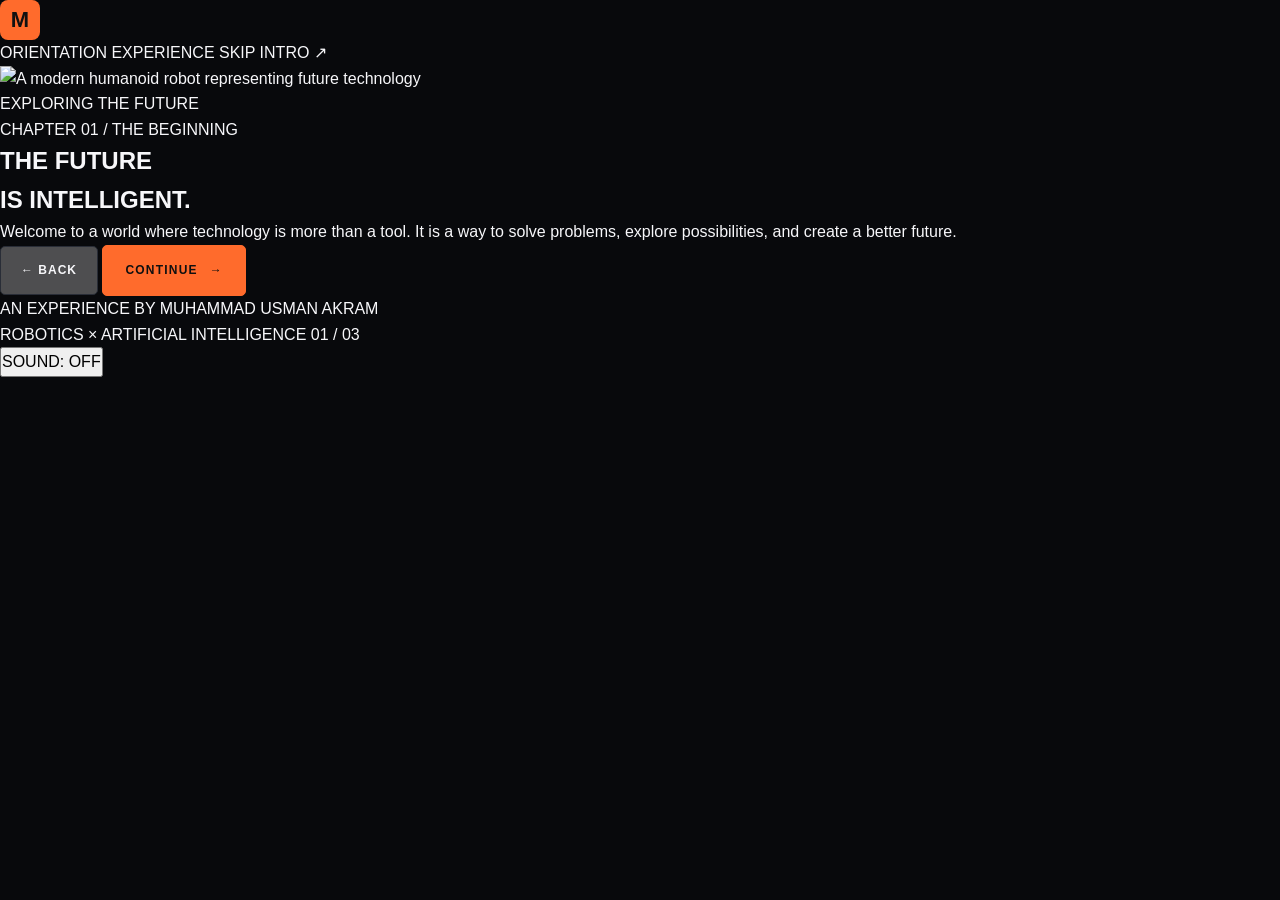
==== intro.html @ 2ad1e53b "Create intro.html" ====
<!DOCTYPE html>
<html lang="en">
<head>
  <meta charset="UTF-8">
  <meta name="viewport" content="width=device-width, initial-scale=1.0">

  <title>Your Journey Begins | Robotics & AI</title>

  <link rel="stylesheet" href="css/shared.css">
  <link rel="stylesheet" href="css/intro.css">
</head>

<body class="intro-body">

  <main class="intro-page">

    <header class="intro-header">
      <a class="intro-brand" href="index.html">
        <span class="brand-symbol">M</span>
        <span>ORIENTATION EXPERIENCE</span>
      </a>

      <a class="skip-link" href="orientation.html">
        SKIP INTRO ↗
      </a>
    </header>

    <section class="intro-stage">

      <div class="intro-visual">
        <div class="visual-ring ring-one"></div>
        <div class="visual-ring ring-two"></div>

        <img
          id="introImage"
          src="https://images.unsplash.com/photo-1485827404703-89b55fcc595e?auto=format&fit=crop&w=1200&q=85"
          alt="A modern humanoid robot representing future technology"
        >

        <div class="visual-caption">
          <span class="status-dot"></span>
          EXPLORING THE FUTURE
        </div>
      </div>

      <div class="intro-copy">

        <p class="eyebrow" id="introEyebrow">
          CHAPTER 01 / THE BEGINNING
        </p>

        <h1 id="introTitle">
          THE FUTURE<br>
          IS <span>INTELLIGENT.</span>
        </h1>

        <p id="introDescription">
          Welcome to a world where technology is more than a tool.
          It is a way to solve problems, explore possibilities,
          and create a better future.
        </p>

        <div class="intro-progress" aria-label="Introduction progress">
          <span class="progress-line active"></span>
          <span class="progress-line"></span>
          <span class="progress-line"></span>
        </div>

        <div class="intro-controls">
          <button
            class="button-outline"
            id="backButton"
            type="button"
            disabled
          >
            ← BACK
          </button>

          <button
            class="button-primary"
            id="nextButton"
            type="button"
          >
            CONTINUE <span>→</span>
          </button>
        </div>

        <p class="intro-credit">
          AN EXPERIENCE BY MUHAMMAD USMAN AKRAM
        </p>

      </div>

    </section>

    <footer class="intro-footer">
      <span>ROBOTICS × ARTIFICIAL INTELLIGENCE</span>
      <span id="slideCounter">01 / 03</span>
    </footer>

  </main>

  <audio id="introAudio" preload="none" loop>
    <source src="assets/sound.mp3" type="audio/mpeg">
  </audio>

  <button
    id="soundToggle"
    class="sound-toggle"
    type="button"
    aria-pressed="false"
  >
    SOUND: OFF
  </button>

  <script src="js/intro.js"></script>

</body>
</html>
---- css/shared.css ----
:root {
  --bg: #08090c;
  --bg-soft: #0d1119;
  --card: #121722;
  --orange: #ff6b2c;
  --cyan: #53e4f5;
  --white: #f7f7fa;
  --muted: #a5a8b3;
  --border: #292d37;
  --max-width: 1200px;
}

* {
  margin: 0;
  padding: 0;
  box-sizing: border-box;
  scroll-behavior: smooth;
}

html {
  scroll-padding-top: 90px;
}

body {
  background: var(--bg);
  color: var(--white);
  font-family: Arial, Helvetica, sans-serif;
  line-height: 1.6;
  overflow-x: hidden;
}

a {
  color: inherit;
  text-decoration: none;
}

button,
a {
  -webkit-tap-highlight-color: transparent;
}

button {
  font: inherit;
}

img {
  display: block;
  max-width: 100%;
}

.container {
  width: min(100% - 40px, var(--max-width));
  margin-inline: auto;
}

.section {
  padding: 100px 0;
}

.section-label {
  display: inline-flex;
  align-items: center;
  gap: 10px;
  color: var(--orange);
  font-size: 12px;
  font-weight: 800;
  letter-spacing: 3px;
  text-transform: uppercase;
}

.section-label::before {
  content: "";
  width: 24px;
  height: 2px;
  background: var(--orange);
}

.section-title {
  margin-top: 18px;
  font-size: clamp(32px, 5vw, 56px);
  line-height: 1.08;
  letter-spacing: -2px;
}

.section-description {
  max-width: 650px;
  margin-top: 18px;
  color: var(--muted);
  font-size: 16px;
}

.accent {
  color: var(--orange);
}

.cyan {
  color: var(--cyan);
}

.card {
  background: linear-gradient(
    145deg,
    rgba(24, 30, 43, 0.96),
    rgba(12, 15, 22, 0.98)
  );
  border: 1px solid var(--border);
  border-radius: 18px;
}

.button-primary {
  display: inline-flex;
  align-items: center;
  justify-content: center;
  gap: 12px;
  padding: 15px 22px;
  background: var(--orange);
  color: #101010;
  border: 1px solid var(--orange);
  border-radius: 5px;
  font-size: 12px;
  font-weight: 900;
  letter-spacing: 1.2px;
  transition: 0.25s ease;
}

.button-primary:hover {
  background: transparent;
  color: var(--orange);
  transform: translateY(-2px);
}

.button-outline {
  display: inline-flex;
  align-items: center;
  justify-content: center;
  gap: 10px;
  padding: 14px 20px;
  border: 1px solid var(--border);
  border-radius: 5px;
  color: var(--white);
  font-size: 12px;
  font-weight: 800;
  letter-spacing: 1px;
  transition: 0.25s ease;
}

.button-outline:hover {
  border-color: var(--cyan);
  color: var(--cyan);
}

.site-header {
  position: sticky;
  top: 0;
  z-index: 100;
  background: rgba(8, 9, 12, 0.92);
  border-bottom: 1px solid rgba(255, 255, 255, 0.08);
  backdrop-filter: blur(18px);
}

.header-inner {
  min-height: 76px;
  display: flex;
  align-items: center;
  justify-content: space-between;
  gap: 24px;
}

.site-brand {
  display: flex;
  align-items: center;
  gap: 12px;
  font-size: 12px;
  font-weight: 900;
  letter-spacing: 1px;
}

.brand-symbol {
  display: grid;
  place-items: center;
  width: 40px;
  height: 40px;
  background: var(--orange);
  color: #111;
  border-radius: 8px;
  font-size: 22px;
  font-weight: 900;
}

.site-brand small {
  display: block;
  color: var(--muted);
  font-size: 9px;
  letter-spacing: 2px;
}

.site-nav {
  display: flex;
  align-items: center;
  gap: 25px;
}

.site-nav a {
  color: var(--muted);
  font-size: 12px;
  transition: color 0.2s;
}

.site-nav a:hover,
.site-nav a.active {
  color: var(--orange);
}

.menu-toggle {
  display: none;
  padding: 8px 12px;
  color: var(--white);
  background: transparent;
  border: 1px solid var(--border);
  border-radius: 5px;
  cursor: pointer;
}

.site-footer {
  padding: 30px 0;
  border-top: 1px solid var(--border);
  color: var(--muted);
  font-size: 12px;
}

.footer-inner {
  display: flex;
  justify-content: space-between;
  align-items: center;
  gap: 20px;
}

.reveal {
  opacity: 0;
  transform: translateY(24px);
  transition: opacity 0.7s ease, transform 0.7s ease;
}

.reveal.visible {
  opacity: 1;
  transform: translateY(0);
}

@media (max-width: 850px) {
  .site-nav {
    gap: 15px;
  }

  .section {
    padding: 75px 0;
  }
}

@media (max-width: 650px) {
  .container {
    width: min(100% - 30px, var(--max-width));
  }

  .header-inner {
    min-height: 68px;
  }

  .menu-toggle {
    display: block;
  }

  .site-nav {
    display: none;
    position: absolute;
    top: 68px;
    left: 0;
    right: 0;
    padding: 22px;
    background: #0b0d12;
    border-bottom: 1px solid var(--border);
    flex-direction: column;
    align-items: flex-start;
  }

  .site-nav.open {
    display: flex;
  }

  .section-title {
    letter-spacing: -1px;
  }

  .footer-inner {
    flex-direction: column;
    align-items: flex-start;
  }
}

@media (prefers-reduced-motion: reduce) {
  *,
  *::before,
  *::after {
    scroll-behavior: auto !important;
    animation-duration: 0.01ms !important;
    transition-duration: 0.01ms !important;
  }

  .reveal {
    opacity: 1;
    transform: none;
  }
}
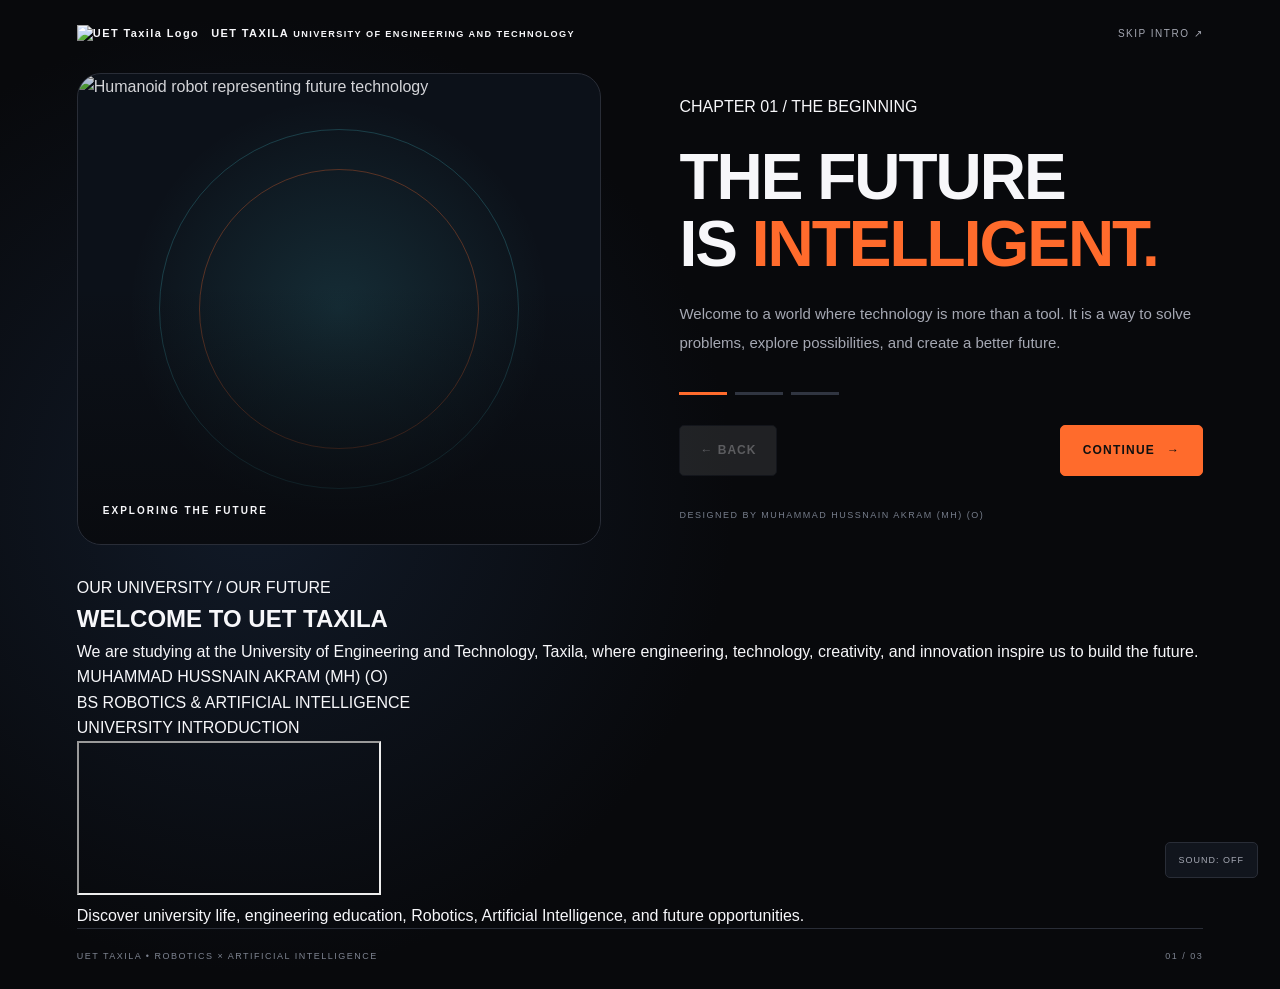
==== commit 57a5ffda: "Update intro.html" ====
--- a/intro.html
+++ b/intro.html
@@ -1,10 +1,16 @@
+
 <!DOCTYPE html>
 <html lang="en">
 <head>
   <meta charset="UTF-8">
   <meta name="viewport" content="width=device-width, initial-scale=1.0">
 
-  <title>Your Journey Begins | Robotics & AI</title>
+  <title>UET Taxila | Robotics & AI Introduction</title>
+
+  <meta
+    name="description"
+    content="Introduction to UET Taxila, Robotics and Artificial Intelligence."
+  >
 
   <link rel="stylesheet" href="css/shared.css">
   <link rel="stylesheet" href="css/intro.css">
@@ -14,10 +20,21 @@
 
   <main class="intro-page">
 
+    <!-- HEADER -->
     <header class="intro-header">
       <a class="intro-brand" href="index.html">
-        <span class="brand-symbol">M</span>
-        <span>ORIENTATION EXPERIENCE</span>
+
+        <img
+          class="uet-logo"
+          src="assets/uet-logo.png"
+          alt="UET Taxila Logo"
+        >
+
+        <span>
+          UET TAXILA
+          <small>UNIVERSITY OF ENGINEERING AND TECHNOLOGY</small>
+        </span>
+
       </a>
 
       <a class="skip-link" href="orientation.html">
@@ -25,22 +42,25 @@
       </a>
     </header>
 
+    <!-- INTRODUCTION SLIDES -->
     <section class="intro-stage">
 
       <div class="intro-visual">
+
         <div class="visual-ring ring-one"></div>
         <div class="visual-ring ring-two"></div>
 
         <img
           id="introImage"
           src="https://images.unsplash.com/photo-1485827404703-89b55fcc595e?auto=format&fit=crop&w=1200&q=85"
-          alt="A modern humanoid robot representing future technology"
+          alt="Humanoid robot representing future technology"
         >
 
         <div class="visual-caption">
           <span class="status-dot"></span>
           EXPLORING THE FUTURE
         </div>
+
       </div>
 
       <div class="intro-copy">
@@ -67,6 +87,7 @@
         </div>
 
         <div class="intro-controls">
+
           <button
             class="button-outline"
             id="backButton"
@@ -83,23 +104,84 @@
           >
             CONTINUE <span>→</span>
           </button>
+
         </div>
 
         <p class="intro-credit">
-          AN EXPERIENCE BY MUHAMMAD USMAN AKRAM
+          DESIGNED BY MUHAMMAD HUSSNAIN AKRAM (MH) (O)
         </p>
 
       </div>
 
     </section>
 
+    <!-- UET TAXILA INTRODUCTION -->
+    <section class="uet-introduction">
+
+      <div class="uet-intro-heading">
+
+        <p class="eyebrow">OUR UNIVERSITY / OUR FUTURE</p>
+
+        <h2>
+          WELCOME TO
+          <span>UET TAXILA</span>
+        </h2>
+
+        <p>
+          We are studying at the University of Engineering and
+          Technology, Taxila, where engineering, technology,
+          creativity, and innovation inspire us to build the future.
+        </p>
+
+        <p class="student-name">
+          MUHAMMAD HUSSNAIN AKRAM (MH) (O)
+        </p>
+
+        <p class="degree-name">
+          BS ROBOTICS & ARTIFICIAL INTELLIGENCE
+        </p>
+
+      </div>
+
+      <!-- UNIVERSITY VIDEO -->
+      <div class="uet-video-container">
+
+        <div class="video-heading">
+          <span class="status-dot"></span>
+          UNIVERSITY INTRODUCTION
+        </div>
+
+        <div class="uet-video">
+
+          <iframe
+            src="https://www.youtube-nocookie.com/embed/p1oOwjhCS9U"
+            title="UET Taxila University Introduction"
+            loading="lazy"
+            referrerpolicy="strict-origin-when-cross-origin"
+            allow="accelerometer; autoplay; clipboard-write; encrypted-media; gyroscope; picture-in-picture; web-share"
+            allowfullscreen>
+          </iframe>
+
+        </div>
+
+        <p class="video-note">
+          Discover university life, engineering education,
+          Robotics, Artificial Intelligence, and future opportunities.
+        </p>
+
+      </div>
+
+    </section>
+
+    <!-- FOOTER -->
     <footer class="intro-footer">
-      <span>ROBOTICS × ARTIFICIAL INTELLIGENCE</span>
+      <span>UET TAXILA • ROBOTICS × ARTIFICIAL INTELLIGENCE</span>
       <span id="slideCounter">01 / 03</span>
     </footer>
 
   </main>
 
+  <!-- OPTIONAL AUDIO -->
   <audio id="introAudio" preload="none" loop>
     <source src="assets/sound.mp3" type="audio/mpeg">
   </audio>
--- a/css/intro.css
+++ b/css/intro.css
@@ -0,0 +1,289 @@
+.intro-body {
+  min-height: 100vh;
+  background:
+    radial-gradient(circle at 20% 50%, #111a28 0, transparent 42%),
+    var(--bg);
+}
+
+.intro-page {
+  display: flex;
+  flex-direction: column;
+  min-height: 100svh;
+  padding: 25px 6%;
+}
+
+.intro-header,
+.intro-footer {
+  display: flex;
+  align-items: center;
+  justify-content: space-between;
+  gap: 20px;
+}
+
+.intro-brand {
+  display: flex;
+  align-items: center;
+  gap: 12px;
+  font-size: 11px;
+  font-weight: 900;
+  letter-spacing: 1.4px;
+}
+
+.skip-link {
+  color: var(--muted);
+  font-size: 10px;
+  letter-spacing: 1.5px;
+  transition: color 0.2s;
+}
+
+.skip-link:hover {
+  color: var(--orange);
+}
+
+.intro-stage {
+  flex: 1;
+  display: grid;
+  grid-template-columns: 1fr 1fr;
+  align-items: center;
+  gap: 7%;
+  width: min(100%, 1250px);
+  margin: 30px auto;
+}
+
+.intro-visual {
+  position: relative;
+  display: grid;
+  place-items: center;
+  min-height: 470px;
+  overflow: hidden;
+  border: 1px solid var(--border);
+  border-radius: 24px;
+  background:
+    radial-gradient(circle, rgba(83, 228, 245, 0.13), transparent 60%),
+    #0c1119;
+}
+
+.intro-visual img {
+  position: relative;
+  z-index: 2;
+  width: 100%;
+  height: 470px;
+  object-fit: cover;
+  opacity: 0.85;
+  mask-image: linear-gradient(to bottom, black 70%, transparent);
+  transition: opacity 0.3s;
+}
+
+.intro-visual::after {
+  content: "";
+  position: absolute;
+  inset: 0;
+  z-index: 3;
+  pointer-events: none;
+  background: linear-gradient(
+    0deg,
+    rgba(8, 9, 12, 0.75),
+    transparent 55%
+  );
+}
+
+.visual-ring {
+  position: absolute;
+  z-index: 1;
+  width: 360px;
+  height: 360px;
+  border: 1px solid rgba(83, 228, 245, 0.2);
+  border-radius: 50%;
+  animation: rotateRing 20s linear infinite;
+}
+
+.ring-two {
+  width: 280px;
+  height: 280px;
+  border-color: rgba(255, 107, 44, 0.3);
+  animation-direction: reverse;
+}
+
+.visual-caption {
+  position: absolute;
+  z-index: 4;
+  bottom: 25px;
+  left: 25px;
+  color: var(--white);
+  font-size: 10px;
+  font-weight: 800;
+  letter-spacing: 2px;
+}
+
+.intro-copy {
+  animation: introFade 0.5s ease;
+}
+
+.intro-copy .eyebrow {
+  margin-bottom: 24px;
+}
+
+.intro-copy h1 {
+  font-size: clamp(38px, 5vw, 65px);
+  line-height: 1.05;
+  letter-spacing: -2px;
+}
+
+.intro-copy h1 span {
+  color: var(--orange);
+}
+
+.intro-copy > p:not(.eyebrow):not(.intro-credit) {
+  margin-top: 22px;
+  color: var(--muted);
+  font-size: 15px;
+  line-height: 1.9;
+}
+
+.intro-progress {
+  display: flex;
+  gap: 8px;
+  margin-top: 35px;
+}
+
+.progress-line {
+  width: 48px;
+  height: 3px;
+  background: #303541;
+  transition: background 0.3s;
+}
+
+.progress-line.active {
+  background: var(--orange);
+}
+
+.intro-controls {
+  display: flex;
+  justify-content: space-between;
+  gap: 15px;
+  margin-top: 30px;
+}
+
+.intro-controls button {
+  cursor: pointer;
+}
+
+.intro-controls button:disabled {
+  opacity: 0.35;
+  cursor: not-allowed;
+}
+
+.intro-credit {
+  margin-top: 32px;
+  color: #777e8c;
+  font-size: 9px;
+  letter-spacing: 1.5px;
+}
+
+.intro-footer {
+  padding-top: 20px;
+  border-top: 1px solid var(--border);
+  color: #7e8491;
+  font-size: 9px;
+  letter-spacing: 1.5px;
+}
+
+.sound-toggle {
+  position: fixed;
+  right: 22px;
+  bottom: 22px;
+  z-index: 10;
+  padding: 10px 13px;
+  color: var(--muted);
+  background: #11151d;
+  border: 1px solid var(--border);
+  border-radius: 5px;
+  font-size: 9px;
+  letter-spacing: 1px;
+  cursor: pointer;
+}
+
+.sound-toggle:hover {
+  color: var(--cyan);
+  border-color: var(--cyan);
+}
+
+@keyframes rotateRing {
+  to { transform: rotate(360deg); }
+}
+
+@keyframes introFade {
+  from {
+    opacity: 0;
+    transform: translateY(12px);
+  }
+  to {
+    opacity: 1;
+    transform: translateY(0);
+  }
+}
+
+@media (max-width: 850px) {
+  .intro-stage {
+    grid-template-columns: 1fr;
+    gap: 35px;
+    max-width: 650px;
+  }
+
+  .intro-visual {
+    min-height: 350px;
+  }
+
+  .intro-visual img {
+    height: 350px;
+  }
+
+  .intro-copy h1 {
+    font-size: clamp(36px, 8vw, 56px);
+  }
+}
+
+@media (max-width: 550px) {
+  .intro-page {
+    padding: 20px;
+  }
+
+  .intro-brand {
+    font-size: 9px;
+  }
+
+  .intro-visual {
+    min-height: 270px;
+  }
+
+  .intro-visual img {
+    height: 270px;
+  }
+
+  .visual-ring {
+    width: 240px;
+    height: 240px;
+  }
+
+  .ring-two {
+    width: 190px;
+    height: 190px;
+  }
+
+  .intro-controls {
+    flex-wrap: wrap;
+  }
+
+  .intro-controls button {
+    padding: 12px;
+  }
+
+  .intro-footer {
+    font-size: 8px;
+  }
+
+  .sound-toggle {
+    right: 12px;
+    bottom: 12px;
+  }
+}
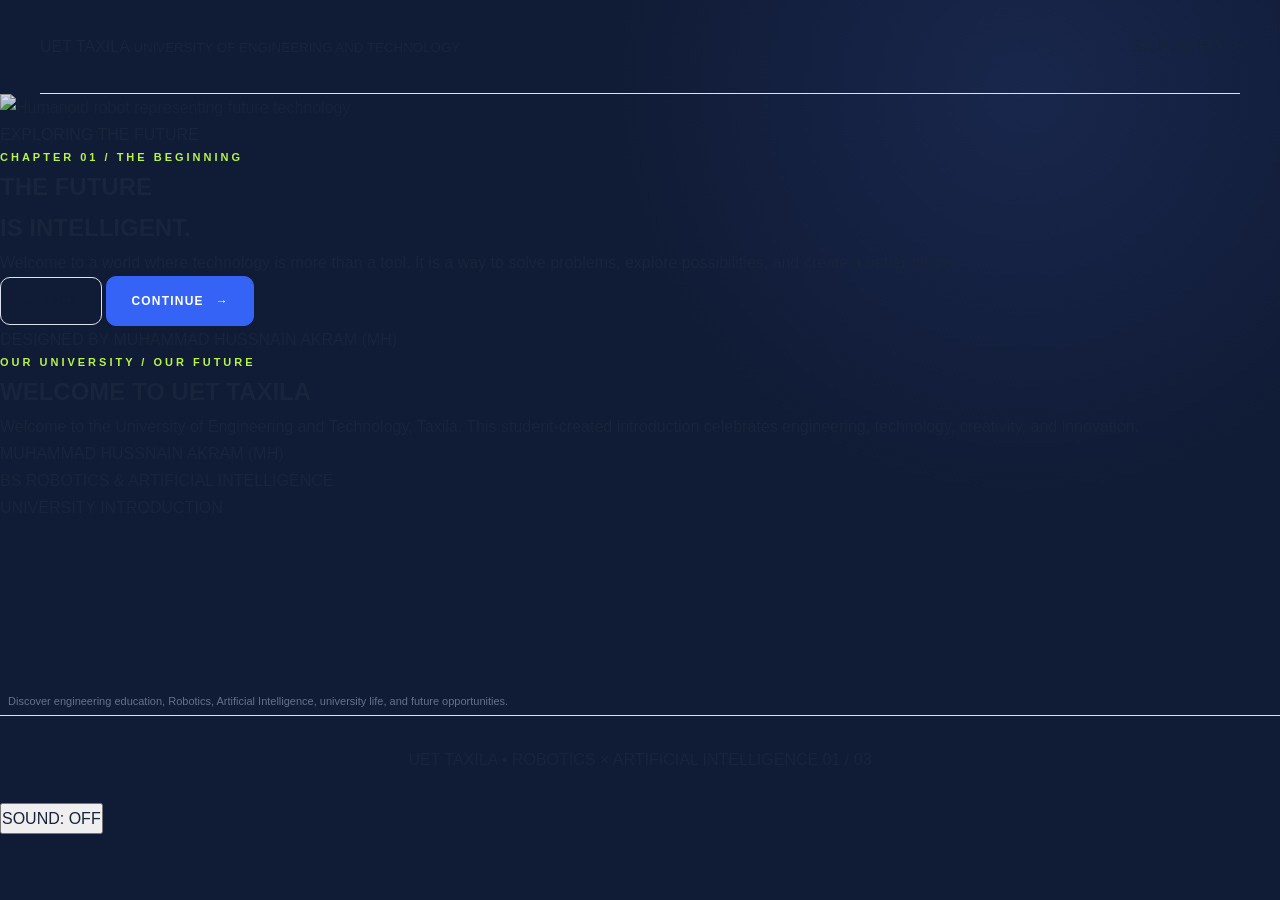
==== commit de0b9a96: "Update intro.html" ====
--- a/intro.html
+++ b/intro.html
@@ -5,13 +5,16 @@
   <meta charset="UTF-8">
   <meta name="viewport" content="width=device-width, initial-scale=1.0">
 
-  <title>UET Taxila | Robotics & AI Introduction</title>
+  <title>UET Taxila | Robotics &amp; Artificial Intelligence</title>
 
   <meta
     name="description"
-    content="Introduction to UET Taxila, Robotics and Artificial Intelligence."
+    content="Explore UET Taxila, Robotics and Artificial Intelligence, university life, and the future of technology."
   >
 
+  <meta name="theme-color" content="#080b14">
+
+  <!-- Introduction page styles -->
   <link rel="stylesheet" href="css/shared.css">
   <link rel="stylesheet" href="css/intro.css">
 </head>
@@ -22,47 +25,54 @@
 
     <!-- HEADER -->
     <header class="intro-header">
-      <a class="intro-brand" href="index.html">
-
+
+      <a
+        class="intro-brand"
+        href="index.html"
+        aria-label="Return to the homepage"
+      >
         <img
           class="uet-logo"
           src="assets/uet-logo.png"
-          alt="UET Taxila Logo"
+          alt="UET Taxila logo"
+          onerror="this.style.display='none'"
         >
 
         <span>
           UET TAXILA
           <small>UNIVERSITY OF ENGINEERING AND TECHNOLOGY</small>
         </span>
-
       </a>
 
       <a class="skip-link" href="orientation.html">
         SKIP INTRO ↗
       </a>
+
     </header>
 
     <!-- INTRODUCTION SLIDES -->
-    <section class="intro-stage">
-
+    <section class="intro-stage" aria-label="Technology introduction">
+
+      <!-- VISUAL -->
       <div class="intro-visual">
 
-        <div class="visual-ring ring-one"></div>
-        <div class="visual-ring ring-two"></div>
+        <div class="visual-ring ring-one" aria-hidden="true"></div>
+        <div class="visual-ring ring-two" aria-hidden="true"></div>
 
         <img
           id="introImage"
-          src="https://images.unsplash.com/photo-1485827404703-89b55fcc595e?auto=format&fit=crop&w=1200&q=85"
-          alt="Humanoid robot representing future technology"
+          src="https://images.unsplash.com/photo-1485827404703-89b55fcc595e?auto=format&amp;fit=crop&amp;w=1200&amp;q=85"
+          alt="Robot representing future technology"
         >
 
         <div class="visual-caption">
-          <span class="status-dot"></span>
+          <span class="status-dot" aria-hidden="true"></span>
           EXPLORING THE FUTURE
         </div>
 
       </div>
 
+      <!-- SLIDE CONTENT -->
       <div class="intro-copy">
 
         <p class="eyebrow" id="introEyebrow">
@@ -80,12 +90,19 @@
           and create a better future.
         </p>
 
-        <div class="intro-progress" aria-label="Introduction progress">
+        <!-- SLIDE PROGRESS -->
+        <div
+          class="intro-progress"
+          id="introProgress"
+          role="group"
+          aria-label="Introduction progress"
+        >
           <span class="progress-line active"></span>
           <span class="progress-line"></span>
           <span class="progress-line"></span>
         </div>
 
+        <!-- NAVIGATION BUTTONS -->
         <div class="intro-controls">
 
           <button
@@ -102,43 +119,47 @@
             id="nextButton"
             type="button"
           >
-            CONTINUE <span>→</span>
+            CONTINUE <span aria-hidden="true">→</span>
           </button>
 
         </div>
 
+        <!-- DESIGNER CREDIT -->
         <p class="intro-credit">
-          DESIGNED BY MUHAMMAD HUSSNAIN AKRAM (MH) (O)
+          DESIGNED BY MUHAMMAD HUSSNAIN AKRAM (MH)
         </p>
 
       </div>
 
     </section>
 
-    <!-- UET TAXILA INTRODUCTION -->
-    <section class="uet-introduction">
+    <!-- UNIVERSITY INTRODUCTION -->
+    <section
+      class="uet-introduction"
+      aria-labelledby="universityTitle"
+    >
 
       <div class="uet-intro-heading">
 
         <p class="eyebrow">OUR UNIVERSITY / OUR FUTURE</p>
 
-        <h2>
+        <h2 id="universityTitle">
           WELCOME TO
           <span>UET TAXILA</span>
         </h2>
 
         <p>
-          We are studying at the University of Engineering and
-          Technology, Taxila, where engineering, technology,
-          creativity, and innovation inspire us to build the future.
+          Welcome to the University of Engineering and Technology,
+          Taxila. This student-created introduction celebrates
+          engineering, technology, creativity, and innovation.
         </p>
 
         <p class="student-name">
-          MUHAMMAD HUSSNAIN AKRAM (MH) (O)
+          MUHAMMAD HUSSNAIN AKRAM (MH)
         </p>
 
         <p class="degree-name">
-          BS ROBOTICS & ARTIFICIAL INTELLIGENCE
+          BS ROBOTICS &amp; ARTIFICIAL INTELLIGENCE
         </p>
 
       </div>
@@ -147,7 +168,7 @@
       <div class="uet-video-container">
 
         <div class="video-heading">
-          <span class="status-dot"></span>
+          <span class="status-dot" aria-hidden="true"></span>
           UNIVERSITY INTRODUCTION
         </div>
 
@@ -155,18 +176,18 @@
 
           <iframe
             src="https://www.youtube-nocookie.com/embed/p1oOwjhCS9U"
-            title="UET Taxila University Introduction"
+            title="UET Taxila university introduction video"
             loading="lazy"
             referrerpolicy="strict-origin-when-cross-origin"
             allow="accelerometer; autoplay; clipboard-write; encrypted-media; gyroscope; picture-in-picture; web-share"
-            allowfullscreen>
-          </iframe>
+            allowfullscreen
+          ></iframe>
 
         </div>
 
         <p class="video-note">
-          Discover university life, engineering education,
-          Robotics, Artificial Intelligence, and future opportunities.
+          Discover engineering education, Robotics, Artificial
+          Intelligence, university life, and future opportunities.
         </p>
 
       </div>
@@ -175,26 +196,37 @@
 
     <!-- FOOTER -->
     <footer class="intro-footer">
-      <span>UET TAXILA • ROBOTICS × ARTIFICIAL INTELLIGENCE</span>
-      <span id="slideCounter">01 / 03</span>
+
+      <span>
+        UET TAXILA • ROBOTICS × ARTIFICIAL INTELLIGENCE
+      </span>
+
+      <span id="slideCounter" aria-live="polite">
+        01 / 03
+      </span>
+
     </footer>
 
   </main>
 
-  <!-- OPTIONAL AUDIO -->
+  <!-- OPTIONAL BACKGROUND AUDIO -->
   <audio id="introAudio" preload="none" loop>
     <source src="assets/sound.mp3" type="audio/mpeg">
+    Your browser does not support audio playback.
   </audio>
 
+  <!-- SOUND CONTROL -->
   <button
     id="soundToggle"
     class="sound-toggle"
     type="button"
     aria-pressed="false"
+    aria-label="Turn background sound on or off"
   >
     SOUND: OFF
   </button>
 
+  <!-- Introduction JavaScript -->
   <script src="js/intro.js"></script>
 
 </body>
--- a/css/shared.css
+++ b/css/shared.css
@@ -1,14 +1,39 @@
+
+/* =========================================================
+   UET TAXILA — ROBOTICS & ARTIFICIAL INTELLIGENCE
+   Premium Professional Design System
+   Designed by MUHAMMAD HUSSNAIN AKRAM (MH) (O)
+   Independent Student Orientation Project
+   ========================================================= */
+
 :root {
-  --bg: #08090c;
-  --bg-soft: #0d1119;
-  --card: #121722;
-  --orange: #ff6b2c;
-  --cyan: #53e4f5;
-  --white: #f7f7fa;
-  --muted: #a5a8b3;
-  --border: #292d37;
+  --bg: #101b35;
+  --bg-soft: #162441;
+  --card: #ffffff;
+
+  --primary: #3563f6;
+  --primary-hover: #2349d8;
+  --accent: #b8f34a;
+
+  --white: #ffffff;
+  --text: #18243b;
+  --muted: #65718a;
+  --border: #dce3ef;
+
   --max-width: 1200px;
-}
+  --header-height: 78px;
+
+  --radius-sm: 10px;
+  --radius-md: 18px;
+  --radius-lg: 28px;
+
+  --shadow-card: 0 14px 40px rgba(16, 27, 53, 0.09);
+  --shadow-hover: 0 22px 50px rgba(16, 27, 53, 0.15);
+
+  --transition: 0.25s ease;
+}
+
+/* Reset */
 
 * {
   margin: 0;
@@ -18,15 +43,16 @@
 }
 
 html {
-  scroll-padding-top: 90px;
+  scroll-padding-top: 95px;
 }
 
 body {
-  background: var(--bg);
-  color: var(--white);
-  font-family: Arial, Helvetica, sans-serif;
-  line-height: 1.6;
+  background: #f4f6fa;
+  color: var(--text);
+  font-family: Inter, "Segoe UI", Arial, sans-serif;
+  line-height: 1.7;
   overflow-x: hidden;
+  -webkit-font-smoothing: antialiased;
 }
 
 a {
@@ -43,10 +69,34 @@
   font: inherit;
 }
 
-img {
+button,
+input,
+textarea,
+select {
+  font-family: inherit;
+}
+
+img,
+video {
   display: block;
   max-width: 100%;
 }
+
+img {
+  height: auto;
+}
+
+::selection {
+  background: var(--accent);
+  color: var(--bg);
+}
+
+:focus-visible {
+  outline: 3px solid var(--primary);
+  outline-offset: 4px;
+}
+
+/* Layout */
 
 .container {
   width: min(100% - 40px, var(--max-width));
@@ -61,72 +111,101 @@
   display: inline-flex;
   align-items: center;
   gap: 10px;
-  color: var(--orange);
+  color: var(--primary);
   font-size: 12px;
   font-weight: 800;
-  letter-spacing: 3px;
+  letter-spacing: 2.5px;
   text-transform: uppercase;
 }
 
 .section-label::before {
   content: "";
-  width: 24px;
-  height: 2px;
-  background: var(--orange);
+  width: 25px;
+  height: 3px;
+  border-radius: 5px;
+  background: var(--accent);
 }
 
 .section-title {
   margin-top: 18px;
-  font-size: clamp(32px, 5vw, 56px);
-  line-height: 1.08;
-  letter-spacing: -2px;
+  color: var(--bg);
+  font-size: clamp(32px, 5vw, 58px);
+  line-height: 1.12;
+  letter-spacing: -1.8px;
+  font-weight: 800;
+  text-wrap: balance;
 }
 
 .section-description {
-  max-width: 650px;
-  margin-top: 18px;
+  max-width: 680px;
+  margin-top: 20px;
   color: var(--muted);
   font-size: 16px;
+  line-height: 1.85;
 }
 
 .accent {
-  color: var(--orange);
+  color: var(--primary);
 }
 
 .cyan {
-  color: var(--cyan);
-}
+  color: var(--primary);
+}
+
+/* Cards */
 
 .card {
-  background: linear-gradient(
-    145deg,
-    rgba(24, 30, 43, 0.96),
-    rgba(12, 15, 22, 0.98)
-  );
+  background: var(--card);
   border: 1px solid var(--border);
-  border-radius: 18px;
-}
+  border-radius: var(--radius-md);
+  box-shadow: var(--shadow-card);
+  transition:
+    transform var(--transition),
+    box-shadow var(--transition),
+    border-color var(--transition);
+}
+
+.card:hover {
+  transform: translateY(-5px);
+  box-shadow: var(--shadow-hover);
+  border-color: rgba(53, 99, 246, 0.3);
+}
+
+/* Buttons */
 
 .button-primary {
   display: inline-flex;
   align-items: center;
   justify-content: center;
   gap: 12px;
-  padding: 15px 22px;
-  background: var(--orange);
-  color: #101010;
-  border: 1px solid var(--orange);
-  border-radius: 5px;
+  min-height: 50px;
+  padding: 14px 24px;
+
+  background: var(--primary);
+  color: var(--white);
+
+  border: 1px solid var(--primary);
+  border-radius: var(--radius-sm);
+
   font-size: 12px;
-  font-weight: 900;
+  font-weight: 800;
   letter-spacing: 1.2px;
-  transition: 0.25s ease;
+  text-transform: uppercase;
+
+  cursor: pointer;
+  transition:
+    background var(--transition),
+    color var(--transition),
+    transform var(--transition),
+    box-shadow var(--transition);
 }
 
 .button-primary:hover {
-  background: transparent;
-  color: var(--orange);
+  background: var(--primary-hover);
+  border-color: var(--primary-hover);
+  color: var(--white);
   transform: translateY(-2px);
+  box-shadow: 0 9px 22px rgba(53, 99, 246, 0.24);
 }
 
 .button-outline {
@@ -134,65 +213,95 @@
   align-items: center;
   justify-content: center;
   gap: 10px;
-  padding: 14px 20px;
+  min-height: 48px;
+  padding: 13px 22px;
+
+  background: transparent;
+  color: var(--bg);
+
   border: 1px solid var(--border);
-  border-radius: 5px;
-  color: var(--white);
+  border-radius: var(--radius-sm);
+
   font-size: 12px;
   font-weight: 800;
   letter-spacing: 1px;
-  transition: 0.25s ease;
+
+  cursor: pointer;
+  transition:
+    color var(--transition),
+    background var(--transition),
+    border-color var(--transition),
+    transform var(--transition);
 }
 
 .button-outline:hover {
-  border-color: var(--cyan);
-  color: var(--cyan);
-}
+  background: var(--bg);
+  border-color: var(--bg);
+  color: var(--white);
+  transform: translateY(-2px);
+}
+
+/* Header */
 
 .site-header {
   position: sticky;
   top: 0;
   z-index: 100;
-  background: rgba(8, 9, 12, 0.92);
-  border-bottom: 1px solid rgba(255, 255, 255, 0.08);
+
+  background: rgba(255, 255, 255, 0.94);
+  border-bottom: 1px solid rgba(220, 227, 239, 0.9);
+
   backdrop-filter: blur(18px);
+  -webkit-backdrop-filter: blur(18px);
 }
 
 .header-inner {
-  min-height: 76px;
+  min-height: var(--header-height);
   display: flex;
   align-items: center;
   justify-content: space-between;
   gap: 24px;
 }
 
+/* Brand */
+
 .site-brand {
   display: flex;
   align-items: center;
   gap: 12px;
+
+  color: var(--bg);
   font-size: 12px;
   font-weight: 900;
-  letter-spacing: 1px;
+  letter-spacing: 0.8px;
 }
 
 .brand-symbol {
   display: grid;
   place-items: center;
-  width: 40px;
-  height: 40px;
-  background: var(--orange);
-  color: #111;
-  border-radius: 8px;
-  font-size: 22px;
+
+  width: 42px;
+  height: 42px;
+  flex: 0 0 42px;
+
+  background: var(--bg);
+  color: var(--accent);
+
+  border-radius: 12px;
+  font-size: 20px;
   font-weight: 900;
 }
 
 .site-brand small {
   display: block;
+  margin-top: 2px;
+
   color: var(--muted);
   font-size: 9px;
-  letter-spacing: 2px;
-}
+  letter-spacing: 1.5px;
+}
+
+/* Navigation */
 
 .site-nav {
   display: flex;
@@ -203,28 +312,40 @@
 .site-nav a {
   color: var(--muted);
   font-size: 12px;
-  transition: color 0.2s;
+  font-weight: 700;
+  transition: color var(--transition);
 }
 
 .site-nav a:hover,
 .site-nav a.active {
-  color: var(--orange);
+  color: var(--primary);
 }
 
 .menu-toggle {
   display: none;
-  padding: 8px 12px;
-  color: var(--white);
-  background: transparent;
+  padding: 9px 13px;
+
+  color: var(--bg);
+  background: var(--white);
+
   border: 1px solid var(--border);
-  border-radius: 5px;
+  border-radius: var(--radius-sm);
+
   cursor: pointer;
-}
+  transition: background var(--transition);
+}
+
+.menu-toggle:hover {
+  background: #edf1fa;
+}
+
+/* Footer */
 
 .site-footer {
-  padding: 30px 0;
-  border-top: 1px solid var(--border);
-  color: var(--muted);
+  padding: 35px 0;
+  background: var(--bg);
+  border-top: 1px solid rgba(255, 255, 255, 0.12);
+  color: #c3cde0;
   font-size: 12px;
 }
 
@@ -235,10 +356,22 @@
   gap: 20px;
 }
 
+.site-footer a {
+  color: var(--accent);
+}
+
+.site-footer a:hover {
+  text-decoration: underline;
+}
+
+/* Scroll reveal — existing JavaScript compatible */
+
 .reveal {
   opacity: 0;
   transform: translateY(24px);
-  transition: opacity 0.7s ease, transform 0.7s ease;
+  transition:
+    opacity 0.7s ease,
+    transform 0.7s ease;
 }
 
 .reveal.visible {
@@ -246,6 +379,23 @@
   transform: translateY(0);
 }
 
+/* Media elements */
+
+video {
+  width: 100%;
+  height: auto;
+  border-radius: var(--radius-md);
+  background: #0b1222;
+}
+
+iframe {
+  max-width: 100%;
+  border: 0;
+  border-radius: var(--radius-md);
+}
+
+/* Responsive tablet */
+
 @media (max-width: 850px) {
   .site-nav {
     gap: 15px;
@@ -254,15 +404,44 @@
   .section {
     padding: 75px 0;
   }
-}
+
+  .section-title {
+    letter-spacing: -1px;
+  }
+}
+
+/* Responsive mobile */
 
 @media (max-width: 650px) {
+  :root {
+    --header-height: 68px;
+  }
+
   .container {
     width: min(100% - 30px, var(--max-width));
   }
 
   .header-inner {
-    min-height: 68px;
+    min-height: var(--header-height);
+    gap: 12px;
+  }
+
+  .site-brand {
+    gap: 9px;
+    font-size: 10px;
+  }
+
+  .brand-symbol {
+    width: 36px;
+    height: 36px;
+    flex-basis: 36px;
+    border-radius: 10px;
+    font-size: 17px;
+  }
+
+  .site-brand small {
+    font-size: 8px;
+    letter-spacing: 1px;
   }
 
   .menu-toggle {
@@ -272,22 +451,41 @@
   .site-nav {
     display: none;
     position: absolute;
-    top: 68px;
+    top: var(--header-height);
     left: 0;
     right: 0;
-    padding: 22px;
-    background: #0b0d12;
+
+    padding: 22px 24px;
+    background: var(--white);
+
     border-bottom: 1px solid var(--border);
+    box-shadow: 0 15px 25px rgba(16, 27, 53, 0.08);
+
     flex-direction: column;
     align-items: flex-start;
+    gap: 18px;
   }
 
   .site-nav.open {
     display: flex;
   }
 
+  .section {
+    padding: 62px 0;
+  }
+
   .section-title {
-    letter-spacing: -1px;
+    font-size: clamp(30px, 9vw, 43px);
+    letter-spacing: -0.8px;
+  }
+
+  .section-description {
+    font-size: 15px;
+  }
+
+  .button-primary,
+  .button-outline {
+    max-width: 100%;
   }
 
   .footer-inner {
@@ -295,6 +493,8 @@
     align-items: flex-start;
   }
 }
+
+/* Accessibility: respect reduced-motion preferences */
 
 @media (prefers-reduced-motion: reduce) {
   *,
@@ -302,6 +502,7 @@
   *::after {
     scroll-behavior: auto !important;
     animation-duration: 0.01ms !important;
+    animation-iteration-count: 1 !important;
     transition-duration: 0.01ms !important;
   }
 
--- a/css/intro.css
+++ b/css/intro.css
@@ -1,289 +1,817 @@
-.intro-body {
-  min-height: 100vh;
-  background:
-    radial-gradient(circle at 20% 50%, #111a28 0, transparent 42%),
-    var(--bg);
-}
-
-.intro-page {
-  display: flex;
-  flex-direction: column;
-  min-height: 100svh;
-  padding: 25px 6%;
-}
-
-.intro-header,
+```css
+/* ==========================================
+   UET TAXILA — STUDENT ORIENTATION
+   Introduction Page Styles
+   Designer: MUHAMMAD HUSSNAIN AKRAM (MH)
+========================================== */
+
+:root {
+    --bg: #080d1a;
+    --bg-light: #101a30;
+    --card: rgba(18, 29, 51, 0.88);
+    --primary: #6385ff;
+    --primary-light: #91a8ff;
+    --accent: #b8f34a;
+    --text: #f5f7ff;
+    --muted: #a5b0c8;
+    --border: rgba(255, 255, 255, 0.11);
+    --radius: 22px;
+    --max-width: 1180px;
+}
+
+* {
+    margin: 0;
+    padding: 0;
+    box-sizing: border-box;
+}
+
+html {
+    scroll-behavior: smooth;
+    scroll-padding-top: 30px;
+}
+
+body {
+    min-height: 100vh;
+    overflow-x: hidden;
+    position: relative;
+    background:
+        radial-gradient(
+            circle at 80% 10%,
+            rgba(75, 105, 210, 0.15),
+            transparent 32%
+        ),
+        var(--bg);
+    color: var(--text);
+    font-family:
+        Inter,
+        "Segoe UI",
+        Arial,
+        sans-serif;
+    line-height: 1.7;
+}
+
+button,
+a {
+    font: inherit;
+}
+
+a {
+    color: inherit;
+    text-decoration: none;
+}
+
+button {
+    color: inherit;
+}
+
+button:focus-visible,
+a:focus-visible {
+    outline: 3px solid var(--accent);
+    outline-offset: 5px;
+}
+
+::selection {
+    background: var(--accent);
+    color: #101827;
+}
+
+/* Background effects */
+
+.background-glow {
+    position: absolute;
+    z-index: -1;
+    width: 340px;
+    height: 340px;
+    border-radius: 50%;
+    filter: blur(100px);
+    pointer-events: none;
+    opacity: 0.16;
+}
+
+.glow-one {
+    top: 300px;
+    left: -180px;
+    background: #386bff;
+}
+
+.glow-two {
+    top: 1000px;
+    right: -180px;
+    background: #9a53ff;
+}
+
+/* Header */
+
+.intro-header {
+    width: min(
+        calc(100% - 48px),
+        var(--max-width)
+    );
+    min-height: 94px;
+    margin: 0 auto;
+    display: flex;
+    align-items: center;
+    justify-content: space-between;
+    gap: 24px;
+    border-bottom: 1px solid var(--border);
+}
+
+.brand {
+    display: inline-flex;
+    align-items: center;
+    gap: 14px;
+    min-width: 0;
+}
+
+.university-logo {
+    width: 56px;
+    height: 56px;
+    flex-shrink: 0;
+    object-fit: contain;
+    border-radius: 50%;
+    padding: 4px;
+    background: #fff;
+    border: 1px solid rgba(255, 255, 255, 0.4);
+}
+
+.brand-text {
+    display: flex;
+    flex-direction: column;
+    line-height: 1.4;
+}
+
+.brand-text strong {
+    font-size: 16px;
+    letter-spacing: 1.8px;
+    font-weight: 800;
+}
+
+.brand-text small {
+    margin-top: 4px;
+    font-size: 10px;
+    color: var(--muted);
+    letter-spacing: 1.8px;
+}
+
+.header-tag {
+    display: flex;
+    align-items: center;
+    gap: 10px;
+    color: var(--muted);
+    font-size: 10px;
+    font-weight: 700;
+    letter-spacing: 1.5px;
+}
+
+.status-dot {
+    width: 8px;
+    height: 8px;
+    background: var(--accent);
+    border-radius: 50%;
+    box-shadow: 0 0 14px rgba(184, 243, 74, 0.7);
+}
+
+/* Main layout */
+
+.intro-container {
+    width: min(
+        calc(100% - 48px),
+        var(--max-width)
+    );
+    margin: 0 auto;
+}
+
+/* Main heading */
+
+.intro-heading {
+    max-width: 850px;
+    margin: 94px auto 54px;
+    text-align: center;
+}
+
+.eyebrow {
+    color: var(--accent);
+    font-size: 11px;
+    font-weight: 800;
+    letter-spacing: 3px;
+    text-transform: uppercase;
+}
+
+.intro-heading h1 {
+    margin-top: 18px;
+    font-size: clamp(36px, 6vw, 70px);
+    line-height: 1.12;
+    font-weight: 900;
+    letter-spacing: -2.5px;
+}
+
+.intro-heading h1 span {
+    display: block;
+    color: var(--primary-light);
+}
+
+.intro-description {
+    max-width: 650px;
+    margin: 24px auto 0;
+    color: var(--muted);
+    font-size: 16px;
+    line-height: 1.9;
+}
+
+/* Slide card */
+
+.slides-card {
+    position: relative;
+    max-width: 900px;
+    min-height: 445px;
+    margin: 0 auto;
+    padding: 28px 38px 25px;
+    overflow: hidden;
+    background:
+        linear-gradient(
+            145deg,
+            rgba(25, 40, 70, 0.96),
+            rgba(12, 20, 38, 0.96)
+        );
+    border: 1px solid var(--border);
+    border-radius: var(--radius);
+    box-shadow: 0 30px 90px rgba(0, 0, 0, 0.25);
+}
+
+.slide-progress {
+    display: flex;
+    gap: 8px;
+}
+
+.progress-segment {
+    flex: 1;
+    height: 4px;
+    border-radius: 10px;
+    background: rgba(255, 255, 255, 0.12);
+    transition: background 0.3s ease;
+}
+
+.progress-segment.active {
+    background: var(--accent);
+}
+
+.intro-slide {
+    display: none;
+    animation: slideIn 0.4s ease both;
+}
+
+.intro-slide.active {
+    display: block;
+}
+
+.slide-number {
+    margin-top: 28px;
+    color: var(--primary-light);
+    font-size: 11px;
+    font-weight: 800;
+    letter-spacing: 2px;
+}
+
+.slide-content {
+    max-width: 650px;
+    padding: 14px 0 26px;
+}
+
+.slide-icon {
+    display: flex;
+    align-items: center;
+    justify-content: center;
+    width: 54px;
+    height: 54px;
+    margin-bottom: 18px;
+    color: var(--accent);
+    font-size: 26px;
+    background: rgba(184, 243, 74, 0.08);
+    border: 1px solid rgba(184, 243, 74, 0.25);
+    border-radius: 16px;
+}
+
+.slide-label {
+    color: var(--muted);
+    font-size: 10px;
+    font-weight: 800;
+    letter-spacing: 2px;
+}
+
+.slide-content h2 {
+    margin: 8px 0 12px;
+    font-size: clamp(25px, 4vw, 38px);
+    line-height: 1.25;
+    letter-spacing: -0.8px;
+}
+
+.slide-content > p:not(.slide-label) {
+    max-width: 600px;
+    color: var(--muted);
+    font-size: 14px;
+    line-height: 1.9;
+}
+
+.feature-list {
+    display: flex;
+    flex-wrap: wrap;
+    gap: 10px;
+    margin-top: 22px;
+}
+
+.feature-list span {
+    padding: 7px 13px;
+    color: #dce4ff;
+    font-size: 11px;
+    font-weight: 700;
+    background: rgba(99, 133, 255, 0.1);
+    border: 1px solid rgba(99, 133, 255, 0.23);
+    border-radius: 30px;
+}
+
+/* Slide navigation */
+
+.slide-navigation {
+    display: flex;
+    align-items: center;
+    justify-content: space-between;
+    gap: 16px;
+    padding-top: 20px;
+    border-top: 1px solid var(--border);
+}
+
+.nav-button {
+    display: inline-flex;
+    align-items: center;
+    justify-content: center;
+    min-height: 43px;
+    padding: 0 18px;
+    border-radius: 10px;
+    cursor: pointer;
+    font-size: 11px;
+    font-weight: 800;
+    letter-spacing: 1px;
+    transition:
+        transform 0.2s ease,
+        background 0.2s ease,
+        opacity 0.2s ease;
+}
+
+.nav-button:hover:not(:disabled) {
+    transform: translateY(-2px);
+}
+
+.back-button {
+    background: transparent;
+    border: 1px solid var(--border);
+}
+
+.back-button:disabled {
+    opacity: 0.3;
+    cursor: not-allowed;
+}
+
+.continue-button {
+    color: #101827;
+    background: var(--accent);
+    border: 1px solid var(--accent);
+}
+
+.continue-button:hover {
+    background: #d0ff76;
+}
+
+.slide-counter {
+    color: var(--muted);
+    font-size: 12px;
+    font-weight: 800;
+    letter-spacing: 2px;
+}
+
+.slide-counter span {
+    padding: 0 5px;
+    color: #586783;
+}
+
+/* University video section */
+
+.video-section {
+    padding-top: 115px;
+    scroll-margin-top: 25px;
+}
+
+.section-heading {
+    max-width: 700px;
+    margin: 0 auto 34px;
+    text-align: center;
+}
+
+.section-heading h2 {
+    margin-top: 13px;
+    font-size: clamp(28px, 4vw, 43px);
+    line-height: 1.25;
+    letter-spacing: -1px;
+}
+
+.section-heading h2 span {
+    color: var(--primary-light);
+}
+
+.section-heading > p:last-child {
+    margin-top: 14px;
+    color: var(--muted);
+    font-size: 14px;
+}
+
+.video-frame {
+    max-width: 950px;
+    margin: 0 auto;
+    padding: 12px;
+    background: var(--bg-light);
+    border: 1px solid var(--border);
+    border-radius: var(--radius);
+    box-shadow: 0 25px 70px rgba(0, 0, 0, 0.22);
+}
+
+.university-video {
+    display: block;
+    width: 100%;
+    aspect-ratio: 16 / 9;
+    object-fit: cover;
+    background: #050912;
+    border-radius: 14px;
+}
+
+.video-note {
+    padding: 12px 8px 3px;
+    color: var(--muted);
+    font-size: 11px;
+    line-height: 1.8;
+}
+
+.video-note strong {
+    color: var(--primary-light);
+    overflow-wrap: anywhere;
+}
+
+/* Final call to action */
+
+.finish-section {
+    max-width: 800px;
+    margin: 110px auto 90px;
+    padding: 48px 28px;
+    text-align: center;
+    background:
+        radial-gradient(
+            circle at 50% 0%,
+            rgba(99, 133, 255, 0.17),
+            transparent 70%
+        ),
+        rgba(18, 29, 51, 0.65);
+    border: 1px solid var(--border);
+    border-radius: var(--radius);
+}
+
+.finish-section h2 {
+    margin-top: 14px;
+    font-size: clamp(30px, 5vw, 48px);
+    line-height: 1.2;
+    letter-spacing: -1.5px;
+}
+
+.finish-section h2 span {
+    color: var(--accent);
+}
+
+.finish-section > p:not(.eyebrow) {
+    max-width: 530px;
+    margin: 16px auto 27px;
+    color: var(--muted);
+    font-size: 14px;
+}
+
+.start-button {
+    display: inline-flex;
+    align-items: center;
+    justify-content: center;
+    gap: 15px;
+    min-height: 54px;
+    padding: 0 25px;
+    color: #101827;
+    background: var(--accent);
+    border: 1px solid var(--accent);
+    border-radius: 12px;
+    font-size: 12px;
+    font-weight: 900;
+    letter-spacing: 1px;
+    transition:
+        transform 0.2s ease,
+        box-shadow 0.2s ease,
+        background 0.2s ease;
+}
+
+.start-button span {
+    font-size: 18px;
+}
+
+.start-button:hover {
+    transform: translateY(-3px);
+    background: #d0ff76;
+    box-shadow: 0 12px 30px rgba(184, 243, 74, 0.13);
+}
+
+/* Footer */
+
 .intro-footer {
-  display: flex;
-  align-items: center;
-  justify-content: space-between;
-  gap: 20px;
-}
-
-.intro-brand {
-  display: flex;
-  align-items: center;
-  gap: 12px;
-  font-size: 11px;
-  font-weight: 900;
-  letter-spacing: 1.4px;
-}
-
-.skip-link {
-  color: var(--muted);
-  font-size: 10px;
-  letter-spacing: 1.5px;
-  transition: color 0.2s;
-}
-
-.skip-link:hover {
-  color: var(--orange);
-}
-
-.intro-stage {
-  flex: 1;
-  display: grid;
-  grid-template-columns: 1fr 1fr;
-  align-items: center;
-  gap: 7%;
-  width: min(100%, 1250px);
-  margin: 30px auto;
-}
-
-.intro-visual {
-  position: relative;
-  display: grid;
-  place-items: center;
-  min-height: 470px;
-  overflow: hidden;
-  border: 1px solid var(--border);
-  border-radius: 24px;
-  background:
-    radial-gradient(circle, rgba(83, 228, 245, 0.13), transparent 60%),
-    #0c1119;
-}
-
-.intro-visual img {
-  position: relative;
-  z-index: 2;
-  width: 100%;
-  height: 470px;
-  object-fit: cover;
-  opacity: 0.85;
-  mask-image: linear-gradient(to bottom, black 70%, transparent);
-  transition: opacity 0.3s;
-}
-
-.intro-visual::after {
-  content: "";
-  position: absolute;
-  inset: 0;
-  z-index: 3;
-  pointer-events: none;
-  background: linear-gradient(
-    0deg,
-    rgba(8, 9, 12, 0.75),
-    transparent 55%
-  );
-}
-
-.visual-ring {
-  position: absolute;
-  z-index: 1;
-  width: 360px;
-  height: 360px;
-  border: 1px solid rgba(83, 228, 245, 0.2);
-  border-radius: 50%;
-  animation: rotateRing 20s linear infinite;
-}
-
-.ring-two {
-  width: 280px;
-  height: 280px;
-  border-color: rgba(255, 107, 44, 0.3);
-  animation-direction: reverse;
-}
-
-.visual-caption {
-  position: absolute;
-  z-index: 4;
-  bottom: 25px;
-  left: 25px;
-  color: var(--white);
-  font-size: 10px;
-  font-weight: 800;
-  letter-spacing: 2px;
-}
-
-.intro-copy {
-  animation: introFade 0.5s ease;
-}
-
-.intro-copy .eyebrow {
-  margin-bottom: 24px;
-}
-
-.intro-copy h1 {
-  font-size: clamp(38px, 5vw, 65px);
-  line-height: 1.05;
-  letter-spacing: -2px;
-}
-
-.intro-copy h1 span {
-  color: var(--orange);
-}
-
-.intro-copy > p:not(.eyebrow):not(.intro-credit) {
-  margin-top: 22px;
-  color: var(--muted);
-  font-size: 15px;
-  line-height: 1.9;
-}
-
-.intro-progress {
-  display: flex;
-  gap: 8px;
-  margin-top: 35px;
-}
-
-.progress-line {
-  width: 48px;
-  height: 3px;
-  background: #303541;
-  transition: background 0.3s;
-}
-
-.progress-line.active {
-  background: var(--orange);
-}
-
-.intro-controls {
-  display: flex;
-  justify-content: space-between;
-  gap: 15px;
-  margin-top: 30px;
-}
-
-.intro-controls button {
-  cursor: pointer;
-}
-
-.intro-controls button:disabled {
-  opacity: 0.35;
-  cursor: not-allowed;
-}
-
-.intro-credit {
-  margin-top: 32px;
-  color: #777e8c;
-  font-size: 9px;
-  letter-spacing: 1.5px;
-}
-
-.intro-footer {
-  padding-top: 20px;
-  border-top: 1px solid var(--border);
-  color: #7e8491;
-  font-size: 9px;
-  letter-spacing: 1.5px;
-}
-
-.sound-toggle {
-  position: fixed;
-  right: 22px;
-  bottom: 22px;
-  z-index: 10;
-  padding: 10px 13px;
-  color: var(--muted);
-  background: #11151d;
-  border: 1px solid var(--border);
-  border-radius: 5px;
-  font-size: 9px;
-  letter-spacing: 1px;
-  cursor: pointer;
-}
-
-.sound-toggle:hover {
-  color: var(--cyan);
-  border-color: var(--cyan);
-}
-
-@keyframes rotateRing {
-  to { transform: rotate(360deg); }
-}
-
-@keyframes introFade {
-  from {
-    opacity: 0;
-    transform: translateY(12px);
-  }
-  to {
-    opacity: 1;
-    transform: translateY(0);
-  }
-}
-
-@media (max-width: 850px) {
-  .intro-stage {
-    grid-template-columns: 1fr;
-    gap: 35px;
-    max-width: 650px;
-  }
-
-  .intro-visual {
-    min-height: 350px;
-  }
-
-  .intro-visual img {
-    height: 350px;
-  }
-
-  .intro-copy h1 {
-    font-size: clamp(36px, 8vw, 56px);
-  }
-}
-
-@media (max-width: 550px) {
-  .intro-page {
-    padding: 20px;
-  }
-
-  .intro-brand {
-    font-size: 9px;
-  }
-
-  .intro-visual {
-    min-height: 270px;
-  }
-
-  .intro-visual img {
-    height: 270px;
-  }
-
-  .visual-ring {
-    width: 240px;
-    height: 240px;
-  }
-
-  .ring-two {
-    width: 190px;
-    height: 190px;
-  }
-
-  .intro-controls {
-    flex-wrap: wrap;
-  }
-
-  .intro-controls button {
-    padding: 12px;
-  }
-
-  .intro-footer {
-    font-size: 8px;
-  }
-
-  .sound-toggle {
-    right: 12px;
-    bottom: 12px;
-  }
-}
+    padding: 30px 24px;
+    text-align: center;
+    border-top: 1px solid var(--border);
+}
+
+.intro-footer > p:first-child {
+    color: #cbd4e8;
+    font-size: 10px;
+    font-weight: 800;
+    letter-spacing: 1.7px;
+}
+
+.intro-footer > p:first-child span {
+    padding: 0 7px;
+    color: var(--accent);
+}
+
+.designer-credit {
+    margin-top: 10px;
+    color: var(--primary-light);
+    font-size: 11px;
+    font-weight: 700;
+    letter-spacing: 0.5px;
+}
+
+.disclaimer {
+    margin-top: 7px;
+    color: #76839e;
+    font-size: 10px;
+}
+
+/* Animations */
+
+@keyframes slideIn {
+    from {
+        opacity: 0;
+        transform: translateY(12px);
+    }
+
+    to {
+        opacity: 1;
+        transform: translateY(0);
+    }
+}
+
+/* Tablet */
+
+@media (max-width: 768px) {
+    .intro-header {
+        width: calc(100% - 32px);
+        min-height: 82px;
+    }
+
+    .intro-container {
+        width: calc(100% - 32px);
+    }
+
+    .header-tag {
+        max-width: 150px;
+        font-size: 8px;
+        letter-spacing: 1px;
+    }
+
+    .intro-heading {
+        margin-top: 70px;
+        margin-bottom: 38px;
+    }
+
+    .intro-heading h1 {
+        letter-spacing: -1.5px;
+    }
+
+    .intro-description {
+        font-size: 14px;
+    }
+
+    .slides-card {
+        padding: 24px;
+    }
+
+    .slide-content {
+        min-height: 260px;
+    }
+
+    .video-section {
+        padding-top: 80px;
+    }
+
+    .finish-section {
+        margin-top: 80px;
+        margin-bottom: 65px;
+    }
+}
+
+/* Mobile */
+
+@media (max-width: 480px) {
+    .intro-header {
+        width: calc(100% - 24px);
+        gap: 10px;
+    }
+
+    .brand {
+        gap: 9px;
+    }
+
+    .university-logo {
+        width: 43px;
+        height: 43px;
+    }
+
+    .brand-text strong {
+        font-size: 12px;
+        letter-spacing: 1px;
+    }
+
+    .brand-text small {
+        font-size: 8px;
+        letter-spacing: 0.8px;
+    }
+
+    .header-tag {
+        max-width: 115px;
+        gap: 6px;
+        font-size: 7px;
+        line-height: 1.5;
+    }
+
+    .status-dot {
+        width: 6px;
+        height: 6px;
+        flex-shrink: 0;
+    }
+
+    .intro-container {
+        width: calc(100% - 24px);
+    }
+
+    .intro-heading {
+        margin-top: 55px;
+        margin-bottom: 30px;
+    }
+
+    .eyebrow {
+        font-size: 9px;
+        letter-spacing: 2px;
+    }
+
+    .intro-heading h1 {
+        font-size: clamp(32px, 9vw, 43px);
+        letter-spacing: -1.5px;
+    }
+
+    .intro-description {
+        margin-top: 17px;
+        font-size: 13px;
+        line-height: 1.8;
+    }
+
+    .slides-card {
+        min-height: 0;
+        padding: 19px 16px;
+        border-radius: 17px;
+    }
+
+    .slide-number {
+        margin-top: 22px;
+    }
+
+    .slide-content {
+        min-height: 0;
+        padding: 17px 0 24px;
+    }
+
+    .slide-icon {
+        width: 46px;
+        height: 46px;
+        font-size: 22px;
+    }
+
+    .slide-content h2 {
+        font-size: 27px;
+    }
+
+    .slide-content > p:not(.slide-label) {
+        font-size: 13px;
+    }
+
+    .feature-list {
+        gap: 7px;
+    }
+
+    .feature-list span {
+        padding: 6px 10px;
+        font-size: 10px;
+    }
+
+    .slide-navigation {
+        gap: 8px;
+        padding-top: 15px;
+    }
+
+    .nav-button {
+        min-height: 39px;
+        padding: 0 10px;
+        font-size: 9px;
+        letter-spacing: 0.5px;
+    }
+
+    .slide-counter {
+        font-size: 10px;
+        letter-spacing: 1px;
+    }
+
+    .video-section {
+        padding-top: 65px;
+    }
+
+    .section-heading {
+        margin-bottom: 23px;
+    }
+
+    .section-heading h2 {
+        font-size: 30px;
+    }
+
+    .section-heading > p:last-child {
+        font-size: 13px;
+    }
+
+    .video-frame {
+        padding: 7px;
+        border-radius: 15px;
+    }
+
+    .university-video {
+        border-radius: 10px;
+    }
+
+    .video-note {
+        font-size: 10px;
+    }
+
+    .finish-section {
+        margin-top: 65px;
+        margin-bottom: 50px;
+        padding: 36px 17px;
+        border-radius: 17px;
+    }
+
+    .finish-section h2 {
+        font-size: 32px;
+    }
+
+    .finish-section > p:not(.eyebrow) {
+        font-size: 13px;
+    }
+
+    .start-button {
+        width: 100%;
+        min-height: 50px;
+        padding: 0 14px;
+        font-size: 10px;
+    }
+
+    .intro-footer {
+        padding: 25px 14px;
+    }
+
+    .intro-footer > p:first-child {
+        font-size: 9px;
+        letter-spacing: 1px;
+    }
+
+    .designer-credit {
+        font-size: 10px;
+    }
+}
+
+/* Reduced motion accessibility */
+
+@media (prefers-reduced-motion: reduce) {
+    *,
+    *::before,
+    *::after {
+        scroll-behavior: auto !important;
+        animation-duration: 0.01ms !important;
+        animation-iteration-count: 1 !important;
+        transition-duration: 0.01ms !important;
+    }
+}
+```
